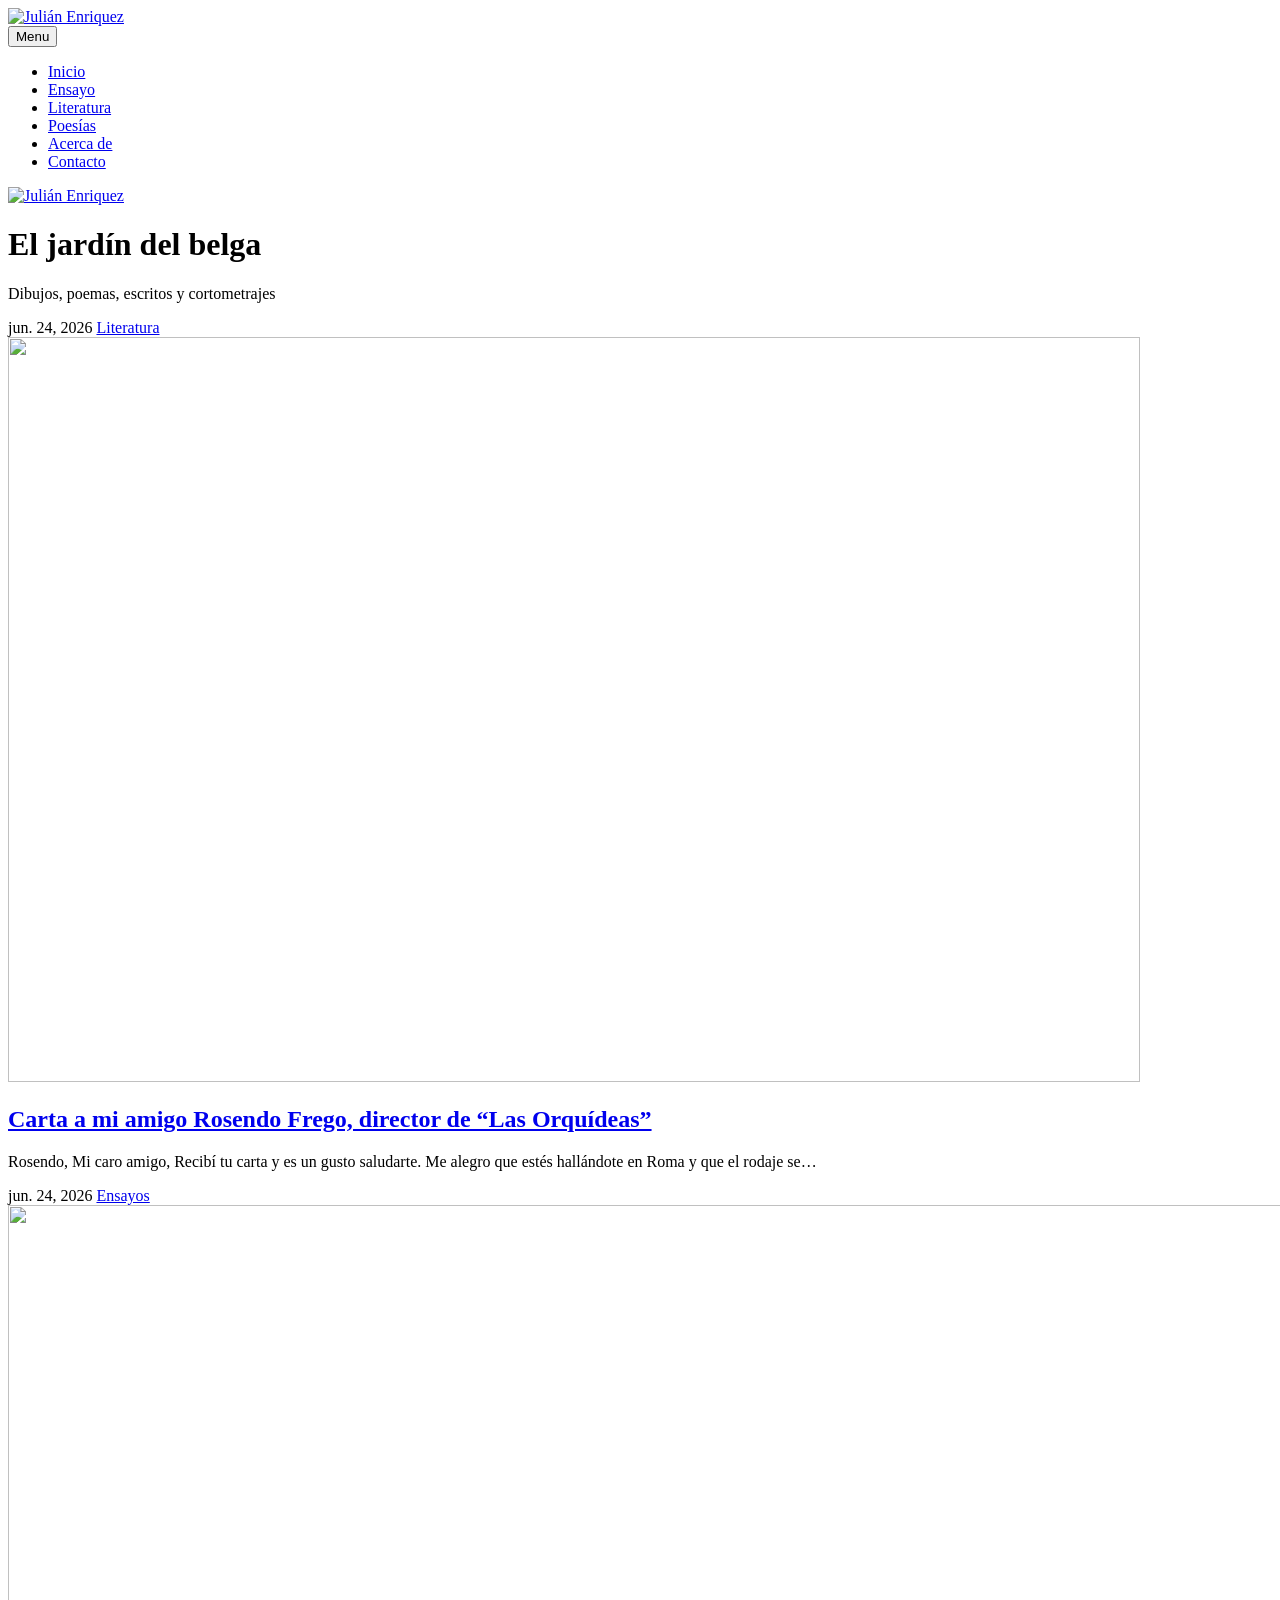
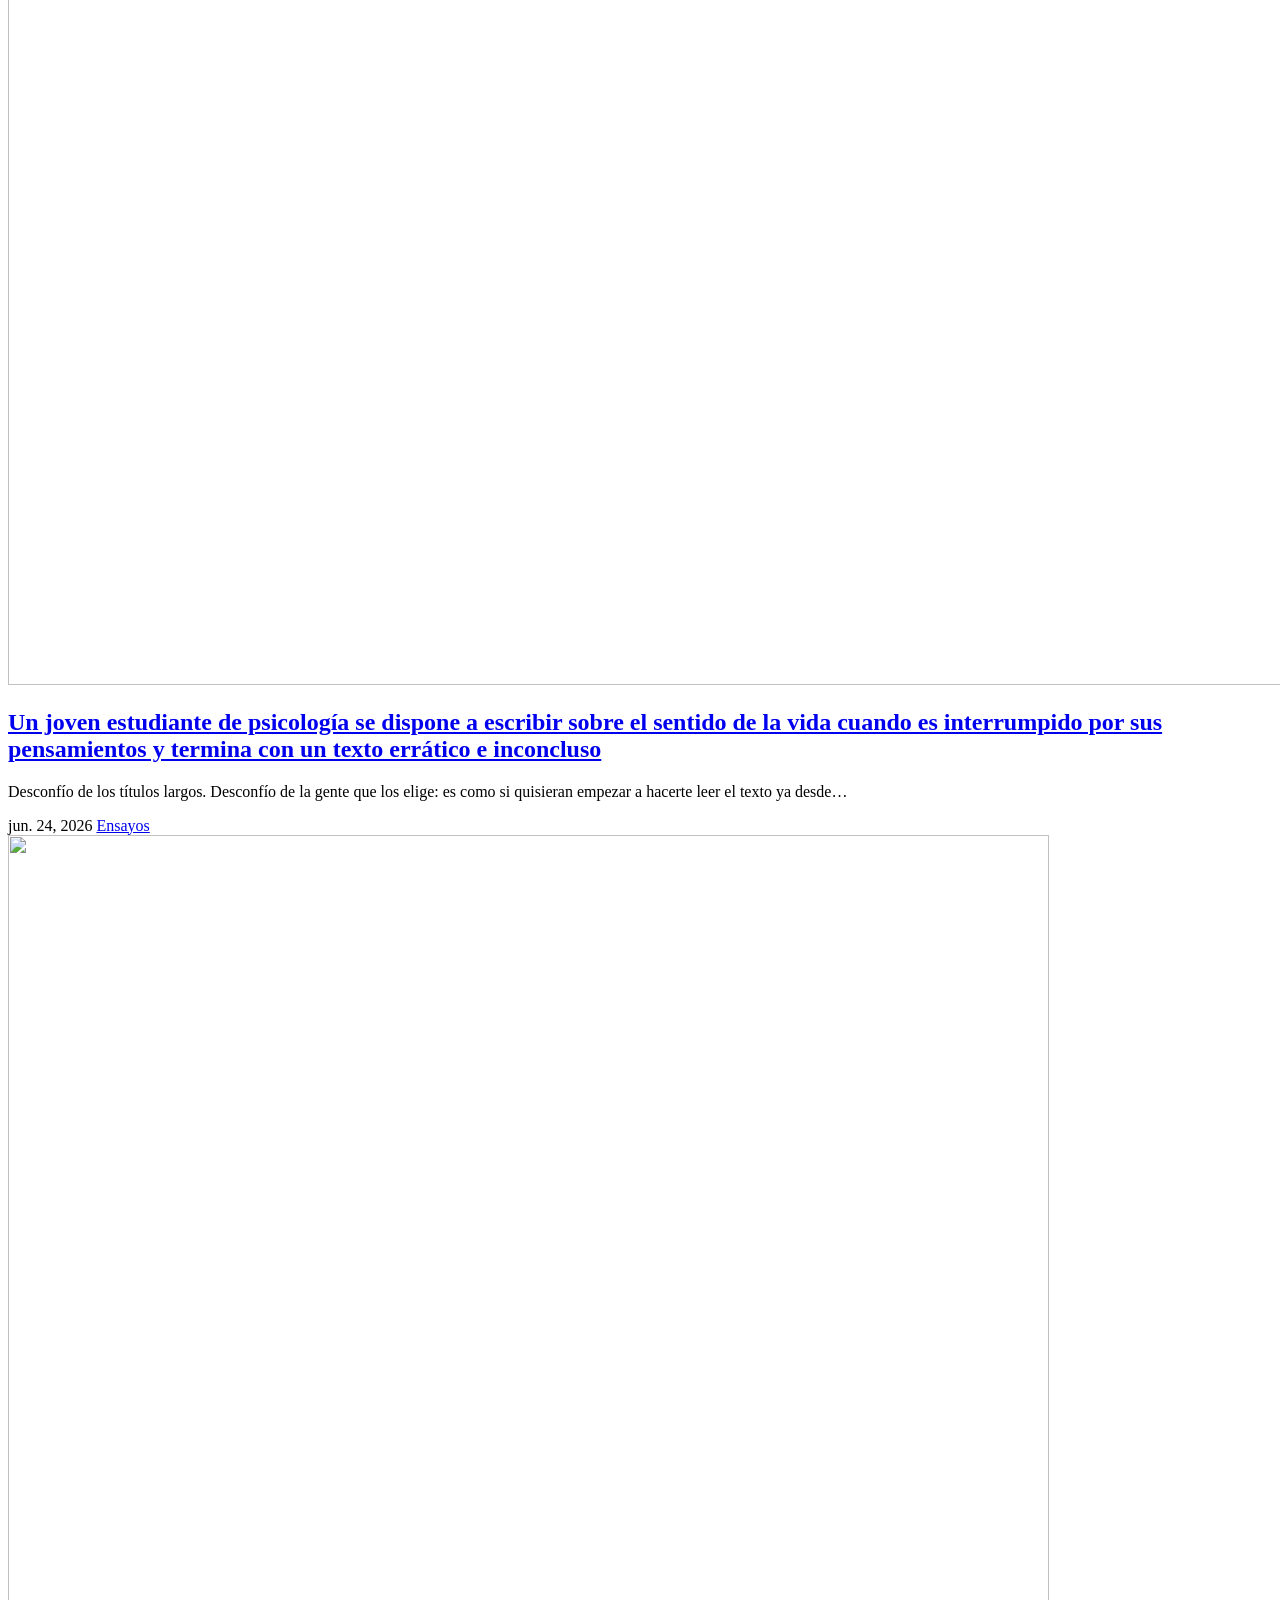
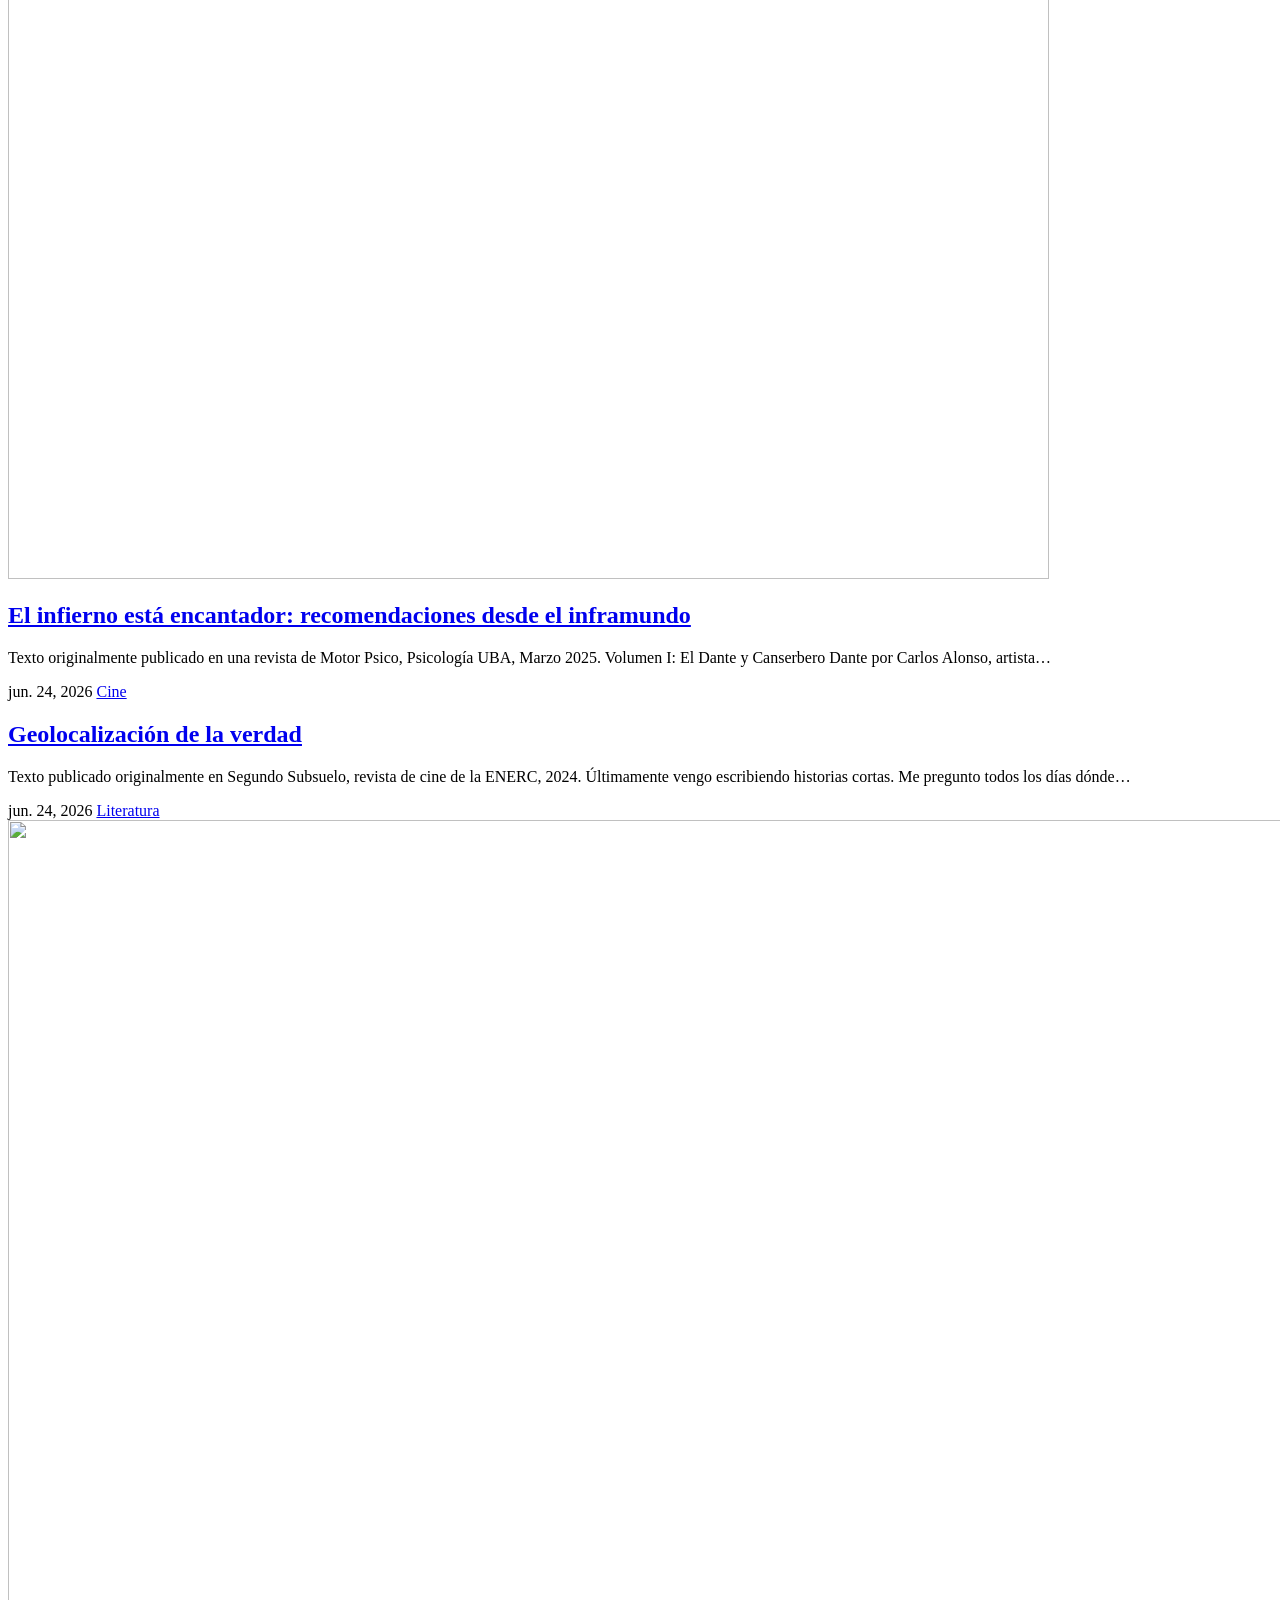
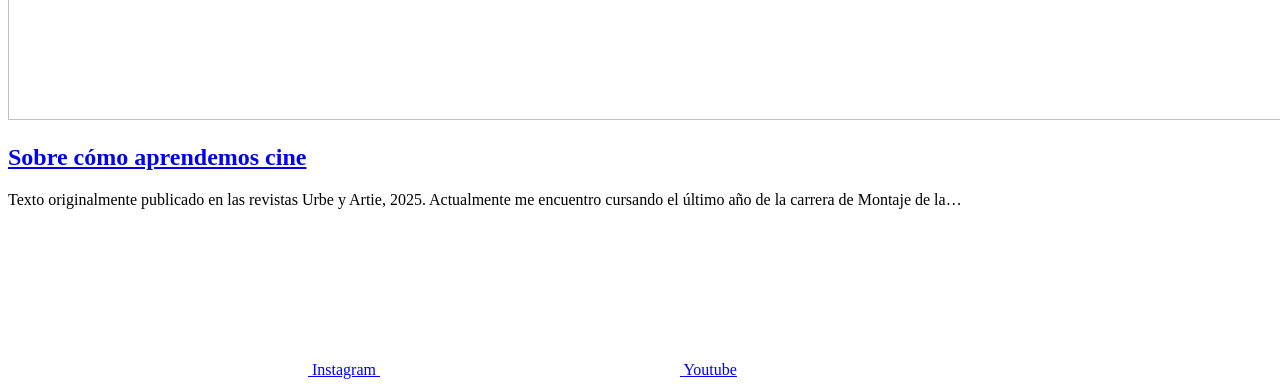
==== index.html @ 4ad7c510 "Updated from Publii" ====
<!DOCTYPE html><html lang="es"><head><meta charset="utf-8"><meta http-equiv="X-UA-Compatible" content="IE=edge"><meta name="viewport" content="width=device-width,initial-scale=1"><title>Julián Enriquez</title><meta name="generator" content="Publii Open-Source CMS for Static Site"><link rel="canonical" href="https://github.com/julian-enriquez/julian-enriquez.git/"><link rel="alternate" type="application/atom+xml" href="https://github.com/julian-enriquez/julian-enriquez.git/feed.xml" title="Julián Enriquez - RSS"><link rel="alternate" type="application/json" href="https://github.com/julian-enriquez/julian-enriquez.git/feed.json" title="Julián Enriquez - JSON"><meta property="og:title" content="Julián Enriquez"><meta property="og:image" content="https://github.com/julian-enriquez/julian-enriquez.git/media/website/18.png"><meta property="og:image:width" content="4746"><meta property="og:image:height" content="5933"><meta property="og:site_name" content="Julián Enriquez"><meta property="og:description" content=""><meta property="og:url" content="https://github.com/julian-enriquez/julian-enriquez.git/"><meta property="og:type" content="website"><link rel="shortcut icon" href="https://github.com/julian-enriquez/julian-enriquez.git/media/website/PIPO-05.png" type="image/x-icon"><link rel="stylesheet" href="https://github.com/julian-enriquez/julian-enriquez.git/assets/css/style.css?v=1b7cdbcfc6073b887bbcb154c6735368"><script type="application/ld+json">{"@context":"http://schema.org","@type":"Organization","name":"Julián Enriquez","logo":"https://github.com/julian-enriquez/julian-enriquez.git/media/website/18.png","url":"https://github.com/julian-enriquez/julian-enriquez.git/","sameAs":["https://www.instagram.com/julii_enriquez/","https://www.youtube.com/@julian.enriquez"]}</script><noscript><style>img[loading] {
                    opacity: 1;
                }</style></noscript></head><body class="home-template"><div class="container"><div class="left-bar"><div class="left-bar__inner"><header class="header"><a class="logo" href="https://github.com/julian-enriquez/julian-enriquez.git/"><img src="https://github.com/julian-enriquez/julian-enriquez.git/media/website/18.png" alt="Julián Enriquez" width="4746" height="5933"></a><nav class="navbar"><button class="navbar__toggle" aria-label="Menu" aria-haspopup="true" aria-expanded="false"><span class="navbar__toggle__box"><span class="navbar__toggle__inner">Menu</span></span></button><ul class="navbar__menu"><li class="active"><a href="https://github.com/julian-enriquez/julian-enriquez.git/" target="_self" aria-label="Inicio"><span>Inicio</span></a></li><li><a href="https://github.com/julian-enriquez/julian-enriquez.git/tags/escritos/" target="_self" aria-label="Ensayo"><span>Ensayo</span></a></li><li><a href="https://github.com/julian-enriquez/julian-enriquez.git/tags/literatura/" target="_self" aria-label="Literatura"><span>Literatura</span></a></li><li><a href="https://github.com/julian-enriquez/julian-enriquez.git/tags/poesia/" target="_self" aria-label="Poesías"><span>Poesías</span></a></li><li><a href="https://github.com/julian-enriquez/julian-enriquez.git/sobre-mi/" target="_self" aria-label="Acerca de"><span>Acerca de</span></a></li><li><a href="https://github.com/julian-enriquez/julian-enriquez.git/contacto/" target="_self" aria-label="Contacto"><span>Contacto</span></a></li></ul></nav><a class="logo logo--atbottom" href="https://github.com/julian-enriquez/julian-enriquez.git/"><img src="https://github.com/julian-enriquez/julian-enriquez.git/media/website/18.png" alt="Julián Enriquez" width="4746" height="5933"></a></header></div></div><main class="main"><div class="hero"><div class="main__inner"><h1>El jardín del belga</h1><p>Dibujos, poemas, escritos y cortometrajes</p></div></div><div class="main__inner"><article class="c-card"><div class="c-card__meta"><time datetime="2026-06-24T15:32">jun. 24, 2026 </time><a href="https://github.com/julian-enriquez/julian-enriquez.git/tags/literatura/" class="c-card-tag">Literatura</a></div><a href="https://github.com/julian-enriquez/julian-enriquez.git/carta-a-mi-amigo-rosendo-frego-director-de-las-orquideas-2/" class="c-card__image"><img src="https://github.com/julian-enriquez/julian-enriquez.git/media/posts/10/Hand-Writing-PNG-Free-Image-1.png" srcset="https://github.com/julian-enriquez/julian-enriquez.git/media/posts/10/responsive/Hand-Writing-PNG-Free-Image-1-xs.png 320w, https://github.com/julian-enriquez/julian-enriquez.git/media/posts/10/responsive/Hand-Writing-PNG-Free-Image-1-sm.png 480w" sizes="(min-width: 700px) 200px, (min-width: 480px) 160px, calc(100vw - 50px)" loading="lazy" height="745" width="1132" alt=""></a><header class="c-card__header"><h2 class="c-card__title"><a href="https://github.com/julian-enriquez/julian-enriquez.git/carta-a-mi-amigo-rosendo-frego-director-de-las-orquideas-2/">Carta a mi amigo Rosendo Frego, director de “Las Orquídeas”</a></h2><p>Rosendo, Mi caro amigo, Recibí tu carta y es un gusto saludarte. Me alegro que estés hallándote en Roma y que el rodaje se&hellip;</p></header></article><article class="c-card"><div class="c-card__meta"><time datetime="2026-06-24T15:15">jun. 24, 2026 </time><a href="https://github.com/julian-enriquez/julian-enriquez.git/tags/escritos/" class="c-card-tag">Ensayos</a></div><a href="https://github.com/julian-enriquez/julian-enriquez.git/un-joven-estudiante-de-psicologia/" class="c-card__image"><img src="https://github.com/julian-enriquez/julian-enriquez.git/media/posts/8/Shoah-704412970-large.jpg" srcset="https://github.com/julian-enriquez/julian-enriquez.git/media/posts/8/responsive/Shoah-704412970-large-xs.jpg 320w, https://github.com/julian-enriquez/julian-enriquez.git/media/posts/8/responsive/Shoah-704412970-large-sm.jpg 480w" sizes="(min-width: 700px) 200px, (min-width: 480px) 160px, calc(100vw - 50px)" loading="lazy" height="1080" width="1920" alt=""></a><header class="c-card__header"><h2 class="c-card__title"><a href="https://github.com/julian-enriquez/julian-enriquez.git/un-joven-estudiante-de-psicologia/">Un joven estudiante de psicología se dispone a escribir sobre el sentido de la vida cuando es interrumpido por sus pensamientos y termina con un texto errático e inconcluso</a></h2><p>Desconfío de los títulos largos. Desconfío de la gente que los elige: es como si quisieran empezar a hacerte leer el texto ya desde&hellip;</p></header></article><article class="c-card"><div class="c-card__meta"><time datetime="2026-06-24T14:57">jun. 24, 2026 </time><a href="https://github.com/julian-enriquez/julian-enriquez.git/tags/escritos/" class="c-card-tag">Ensayos</a></div><a href="https://github.com/julian-enriquez/julian-enriquez.git/el-infierno-esta-encantador-recomendaciones-desde-el-inframundo/" class="c-card__image"><img src="https://github.com/julian-enriquez/julian-enriquez.git/media/posts/7/CE-2460-ANV.D_ret.jpg" srcset="https://github.com/julian-enriquez/julian-enriquez.git/media/posts/7/responsive/CE-2460-ANV.D_ret-xs.jpg 320w, https://github.com/julian-enriquez/julian-enriquez.git/media/posts/7/responsive/CE-2460-ANV.D_ret-sm.jpg 480w" sizes="(min-width: 700px) 200px, (min-width: 480px) 160px, calc(100vw - 50px)" loading="lazy" height="1344" width="1041" alt=""></a><header class="c-card__header"><h2 class="c-card__title"><a href="https://github.com/julian-enriquez/julian-enriquez.git/el-infierno-esta-encantador-recomendaciones-desde-el-inframundo/">El infierno está encantador: recomendaciones desde el inframundo</a></h2><p>Texto originalmente publicado en una revista de Motor Psico, Psicología UBA, Marzo 2025. Volumen I: El Dante y Canserbero Dante por Carlos Alonso, artista&hellip;</p></header></article><article class="c-card"><div class="c-card__meta"><time datetime="2026-06-24T14:46">jun. 24, 2026 </time><a href="https://github.com/julian-enriquez/julian-enriquez.git/tags/cine/" class="c-card-tag">Cine</a></div><header class="c-card__header"><h2 class="c-card__title"><a href="https://github.com/julian-enriquez/julian-enriquez.git/geolocalizacion-de-la-verdad/">Geolocalización de la verdad</a></h2><p>Texto publicado originalmente en Segundo Subsuelo, revista de cine de la ENERC, 2024. Últimamente vengo escribiendo historias cortas. Me pregunto todos los días dónde&hellip;</p></header></article><article class="c-card"><div class="c-card__meta"><time datetime="2026-06-24T11:46">jun. 24, 2026 </time><a href="https://github.com/julian-enriquez/julian-enriquez.git/tags/literatura/" class="c-card-tag">Literatura</a></div><a href="https://github.com/julian-enriquez/julian-enriquez.git/sobre-como-aprendemos-cine/" class="c-card__image"><img src="https://github.com/julian-enriquez/julian-enriquez.git/media/posts/4/pngtree-cinema-film-roll-sketch-cinema-ribbon-in-doodle-style-png-image_15994874.png" srcset="https://github.com/julian-enriquez/julian-enriquez.git/media/posts/4/responsive/pngtree-cinema-film-roll-sketch-cinema-ribbon-in-doodle-style-png-image_15994874-xs.png 320w, https://github.com/julian-enriquez/julian-enriquez.git/media/posts/4/responsive/pngtree-cinema-film-roll-sketch-cinema-ribbon-in-doodle-style-png-image_15994874-sm.png 480w" sizes="(min-width: 700px) 200px, (min-width: 480px) 160px, calc(100vw - 50px)" loading="lazy" height="2500" width="2500" alt=""></a><header class="c-card__header"><h2 class="c-card__title"><a href="https://github.com/julian-enriquez/julian-enriquez.git/sobre-como-aprendemos-cine/">Sobre cómo aprendemos cine</a></h2><p>Texto originalmente publicado en las revistas Urbe y Artie, 2025. Actualmente me encuentro cursando el último año de la carrera de Montaje de la&hellip;</p></header></article></div></main><div class="right-bar"><div class="right-bar__inner"><div class="sidebar"><div class="box follow"><a href="https://www.instagram.com/julii_enriquez/" class="tltp tltp--top" aria-label="Instagram"><svg><use xlink:href="https://github.com/julian-enriquez/julian-enriquez.git/assets/svg/svg-map.svg#instagram"/></svg> <span>Instagram</span> </a><a href="https://www.youtube.com/@julian.enriquez" class="tltp tltp--top" aria-label="Youtube"><svg><use xlink:href="https://github.com/julian-enriquez/julian-enriquez.git/assets/svg/svg-map.svg#youtube"/></svg> <span>Youtube</span></a></div></div></div></div></div><script defer="defer" src="https://github.com/julian-enriquez/julian-enriquez.git/assets/js/scripts.min.js?v=b2d91bcadbf5db401b76eb5bb3092eb7"></script><script>var images = document.querySelectorAll('img[loading]');
        for (var i = 0; i < images.length; i++) {
            if (images[i].complete) {
                images[i].classList.add('is-loaded');
            } else {
                images[i].addEventListener('load', function () {
                    this.classList.add('is-loaded');
                }, false);
            }
        }</script></body></html>
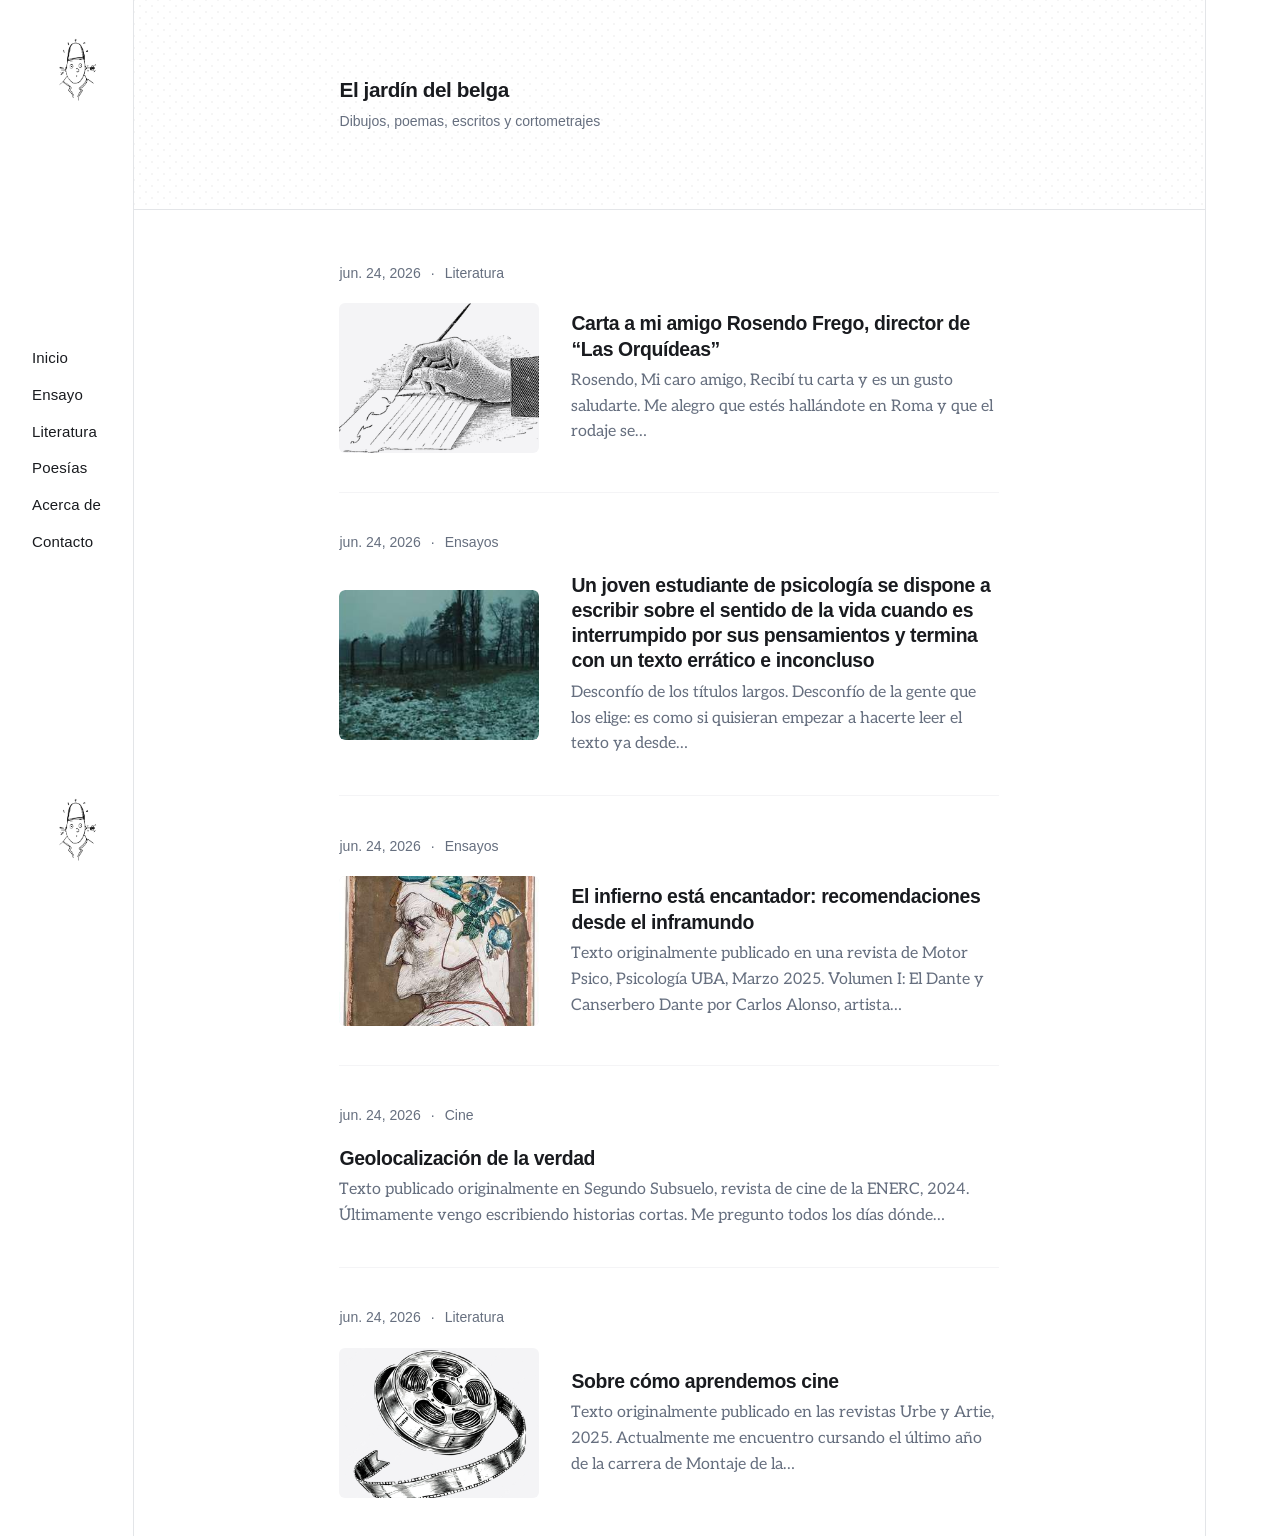
==== commit 554a0f7a: "Updated from Publii" ====
--- a/index.html
+++ b/index.html
@@ -1,6 +1,6 @@
-<!DOCTYPE html><html lang="es"><head><meta charset="utf-8"><meta http-equiv="X-UA-Compatible" content="IE=edge"><meta name="viewport" content="width=device-width,initial-scale=1"><title>Julián Enriquez</title><meta name="generator" content="Publii Open-Source CMS for Static Site"><link rel="canonical" href="https://github.com/julian-enriquez/julian-enriquez.git/"><link rel="alternate" type="application/atom+xml" href="https://github.com/julian-enriquez/julian-enriquez.git/feed.xml" title="Julián Enriquez - RSS"><link rel="alternate" type="application/json" href="https://github.com/julian-enriquez/julian-enriquez.git/feed.json" title="Julián Enriquez - JSON"><meta property="og:title" content="Julián Enriquez"><meta property="og:image" content="https://github.com/julian-enriquez/julian-enriquez.git/media/website/18.png"><meta property="og:image:width" content="4746"><meta property="og:image:height" content="5933"><meta property="og:site_name" content="Julián Enriquez"><meta property="og:description" content=""><meta property="og:url" content="https://github.com/julian-enriquez/julian-enriquez.git/"><meta property="og:type" content="website"><link rel="shortcut icon" href="https://github.com/julian-enriquez/julian-enriquez.git/media/website/PIPO-05.png" type="image/x-icon"><link rel="stylesheet" href="https://github.com/julian-enriquez/julian-enriquez.git/assets/css/style.css?v=1b7cdbcfc6073b887bbcb154c6735368"><script type="application/ld+json">{"@context":"http://schema.org","@type":"Organization","name":"Julián Enriquez","logo":"https://github.com/julian-enriquez/julian-enriquez.git/media/website/18.png","url":"https://github.com/julian-enriquez/julian-enriquez.git/","sameAs":["https://www.instagram.com/julii_enriquez/","https://www.youtube.com/@julian.enriquez"]}</script><noscript><style>img[loading] {
+<!DOCTYPE html><html lang="es"><head><meta charset="utf-8"><meta http-equiv="X-UA-Compatible" content="IE=edge"><meta name="viewport" content="width=device-width,initial-scale=1"><title>Julián Enriquez</title><meta name="generator" content="Publii Open-Source CMS for Static Site"><link rel="canonical" href="https://julian-enriquez.github.io/julian-enriquez/"><link rel="alternate" type="application/atom+xml" href="https://julian-enriquez.github.io/julian-enriquez/feed.xml" title="Julián Enriquez - RSS"><link rel="alternate" type="application/json" href="https://julian-enriquez.github.io/julian-enriquez/feed.json" title="Julián Enriquez - JSON"><meta property="og:title" content="Julián Enriquez"><meta property="og:image" content="https://julian-enriquez.github.io/julian-enriquez/media/website/18.png"><meta property="og:image:width" content="4746"><meta property="og:image:height" content="5933"><meta property="og:site_name" content="Julián Enriquez"><meta property="og:description" content=""><meta property="og:url" content="https://julian-enriquez.github.io/julian-enriquez/"><meta property="og:type" content="website"><link rel="shortcut icon" href="https://julian-enriquez.github.io/julian-enriquez/media/website/PIPO-05.png" type="image/x-icon"><link rel="stylesheet" href="https://julian-enriquez.github.io/julian-enriquez/assets/css/style.css?v=1b7cdbcfc6073b887bbcb154c6735368"><script type="application/ld+json">{"@context":"http://schema.org","@type":"Organization","name":"Julián Enriquez","logo":"https://julian-enriquez.github.io/julian-enriquez/media/website/18.png","url":"https://julian-enriquez.github.io/julian-enriquez/","sameAs":["https://www.instagram.com/julii_enriquez/","https://www.youtube.com/@julian.enriquez"]}</script><noscript><style>img[loading] {
                     opacity: 1;
-                }</style></noscript></head><body class="home-template"><div class="container"><div class="left-bar"><div class="left-bar__inner"><header class="header"><a class="logo" href="https://github.com/julian-enriquez/julian-enriquez.git/"><img src="https://github.com/julian-enriquez/julian-enriquez.git/media/website/18.png" alt="Julián Enriquez" width="4746" height="5933"></a><nav class="navbar"><button class="navbar__toggle" aria-label="Menu" aria-haspopup="true" aria-expanded="false"><span class="navbar__toggle__box"><span class="navbar__toggle__inner">Menu</span></span></button><ul class="navbar__menu"><li class="active"><a href="https://github.com/julian-enriquez/julian-enriquez.git/" target="_self" aria-label="Inicio"><span>Inicio</span></a></li><li><a href="https://github.com/julian-enriquez/julian-enriquez.git/tags/escritos/" target="_self" aria-label="Ensayo"><span>Ensayo</span></a></li><li><a href="https://github.com/julian-enriquez/julian-enriquez.git/tags/literatura/" target="_self" aria-label="Literatura"><span>Literatura</span></a></li><li><a href="https://github.com/julian-enriquez/julian-enriquez.git/tags/poesia/" target="_self" aria-label="Poesías"><span>Poesías</span></a></li><li><a href="https://github.com/julian-enriquez/julian-enriquez.git/sobre-mi/" target="_self" aria-label="Acerca de"><span>Acerca de</span></a></li><li><a href="https://github.com/julian-enriquez/julian-enriquez.git/contacto/" target="_self" aria-label="Contacto"><span>Contacto</span></a></li></ul></nav><a class="logo logo--atbottom" href="https://github.com/julian-enriquez/julian-enriquez.git/"><img src="https://github.com/julian-enriquez/julian-enriquez.git/media/website/18.png" alt="Julián Enriquez" width="4746" height="5933"></a></header></div></div><main class="main"><div class="hero"><div class="main__inner"><h1>El jardín del belga</h1><p>Dibujos, poemas, escritos y cortometrajes</p></div></div><div class="main__inner"><article class="c-card"><div class="c-card__meta"><time datetime="2026-06-24T15:32">jun. 24, 2026 </time><a href="https://github.com/julian-enriquez/julian-enriquez.git/tags/literatura/" class="c-card-tag">Literatura</a></div><a href="https://github.com/julian-enriquez/julian-enriquez.git/carta-a-mi-amigo-rosendo-frego-director-de-las-orquideas-2/" class="c-card__image"><img src="https://github.com/julian-enriquez/julian-enriquez.git/media/posts/10/Hand-Writing-PNG-Free-Image-1.png" srcset="https://github.com/julian-enriquez/julian-enriquez.git/media/posts/10/responsive/Hand-Writing-PNG-Free-Image-1-xs.png 320w, https://github.com/julian-enriquez/julian-enriquez.git/media/posts/10/responsive/Hand-Writing-PNG-Free-Image-1-sm.png 480w" sizes="(min-width: 700px) 200px, (min-width: 480px) 160px, calc(100vw - 50px)" loading="lazy" height="745" width="1132" alt=""></a><header class="c-card__header"><h2 class="c-card__title"><a href="https://github.com/julian-enriquez/julian-enriquez.git/carta-a-mi-amigo-rosendo-frego-director-de-las-orquideas-2/">Carta a mi amigo Rosendo Frego, director de “Las Orquídeas”</a></h2><p>Rosendo, Mi caro amigo, Recibí tu carta y es un gusto saludarte. Me alegro que estés hallándote en Roma y que el rodaje se&hellip;</p></header></article><article class="c-card"><div class="c-card__meta"><time datetime="2026-06-24T15:15">jun. 24, 2026 </time><a href="https://github.com/julian-enriquez/julian-enriquez.git/tags/escritos/" class="c-card-tag">Ensayos</a></div><a href="https://github.com/julian-enriquez/julian-enriquez.git/un-joven-estudiante-de-psicologia/" class="c-card__image"><img src="https://github.com/julian-enriquez/julian-enriquez.git/media/posts/8/Shoah-704412970-large.jpg" srcset="https://github.com/julian-enriquez/julian-enriquez.git/media/posts/8/responsive/Shoah-704412970-large-xs.jpg 320w, https://github.com/julian-enriquez/julian-enriquez.git/media/posts/8/responsive/Shoah-704412970-large-sm.jpg 480w" sizes="(min-width: 700px) 200px, (min-width: 480px) 160px, calc(100vw - 50px)" loading="lazy" height="1080" width="1920" alt=""></a><header class="c-card__header"><h2 class="c-card__title"><a href="https://github.com/julian-enriquez/julian-enriquez.git/un-joven-estudiante-de-psicologia/">Un joven estudiante de psicología se dispone a escribir sobre el sentido de la vida cuando es interrumpido por sus pensamientos y termina con un texto errático e inconcluso</a></h2><p>Desconfío de los títulos largos. Desconfío de la gente que los elige: es como si quisieran empezar a hacerte leer el texto ya desde&hellip;</p></header></article><article class="c-card"><div class="c-card__meta"><time datetime="2026-06-24T14:57">jun. 24, 2026 </time><a href="https://github.com/julian-enriquez/julian-enriquez.git/tags/escritos/" class="c-card-tag">Ensayos</a></div><a href="https://github.com/julian-enriquez/julian-enriquez.git/el-infierno-esta-encantador-recomendaciones-desde-el-inframundo/" class="c-card__image"><img src="https://github.com/julian-enriquez/julian-enriquez.git/media/posts/7/CE-2460-ANV.D_ret.jpg" srcset="https://github.com/julian-enriquez/julian-enriquez.git/media/posts/7/responsive/CE-2460-ANV.D_ret-xs.jpg 320w, https://github.com/julian-enriquez/julian-enriquez.git/media/posts/7/responsive/CE-2460-ANV.D_ret-sm.jpg 480w" sizes="(min-width: 700px) 200px, (min-width: 480px) 160px, calc(100vw - 50px)" loading="lazy" height="1344" width="1041" alt=""></a><header class="c-card__header"><h2 class="c-card__title"><a href="https://github.com/julian-enriquez/julian-enriquez.git/el-infierno-esta-encantador-recomendaciones-desde-el-inframundo/">El infierno está encantador: recomendaciones desde el inframundo</a></h2><p>Texto originalmente publicado en una revista de Motor Psico, Psicología UBA, Marzo 2025. Volumen I: El Dante y Canserbero Dante por Carlos Alonso, artista&hellip;</p></header></article><article class="c-card"><div class="c-card__meta"><time datetime="2026-06-24T14:46">jun. 24, 2026 </time><a href="https://github.com/julian-enriquez/julian-enriquez.git/tags/cine/" class="c-card-tag">Cine</a></div><header class="c-card__header"><h2 class="c-card__title"><a href="https://github.com/julian-enriquez/julian-enriquez.git/geolocalizacion-de-la-verdad/">Geolocalización de la verdad</a></h2><p>Texto publicado originalmente en Segundo Subsuelo, revista de cine de la ENERC, 2024. Últimamente vengo escribiendo historias cortas. Me pregunto todos los días dónde&hellip;</p></header></article><article class="c-card"><div class="c-card__meta"><time datetime="2026-06-24T11:46">jun. 24, 2026 </time><a href="https://github.com/julian-enriquez/julian-enriquez.git/tags/literatura/" class="c-card-tag">Literatura</a></div><a href="https://github.com/julian-enriquez/julian-enriquez.git/sobre-como-aprendemos-cine/" class="c-card__image"><img src="https://github.com/julian-enriquez/julian-enriquez.git/media/posts/4/pngtree-cinema-film-roll-sketch-cinema-ribbon-in-doodle-style-png-image_15994874.png" srcset="https://github.com/julian-enriquez/julian-enriquez.git/media/posts/4/responsive/pngtree-cinema-film-roll-sketch-cinema-ribbon-in-doodle-style-png-image_15994874-xs.png 320w, https://github.com/julian-enriquez/julian-enriquez.git/media/posts/4/responsive/pngtree-cinema-film-roll-sketch-cinema-ribbon-in-doodle-style-png-image_15994874-sm.png 480w" sizes="(min-width: 700px) 200px, (min-width: 480px) 160px, calc(100vw - 50px)" loading="lazy" height="2500" width="2500" alt=""></a><header class="c-card__header"><h2 class="c-card__title"><a href="https://github.com/julian-enriquez/julian-enriquez.git/sobre-como-aprendemos-cine/">Sobre cómo aprendemos cine</a></h2><p>Texto originalmente publicado en las revistas Urbe y Artie, 2025. Actualmente me encuentro cursando el último año de la carrera de Montaje de la&hellip;</p></header></article></div></main><div class="right-bar"><div class="right-bar__inner"><div class="sidebar"><div class="box follow"><a href="https://www.instagram.com/julii_enriquez/" class="tltp tltp--top" aria-label="Instagram"><svg><use xlink:href="https://github.com/julian-enriquez/julian-enriquez.git/assets/svg/svg-map.svg#instagram"/></svg> <span>Instagram</span> </a><a href="https://www.youtube.com/@julian.enriquez" class="tltp tltp--top" aria-label="Youtube"><svg><use xlink:href="https://github.com/julian-enriquez/julian-enriquez.git/assets/svg/svg-map.svg#youtube"/></svg> <span>Youtube</span></a></div></div></div></div></div><script defer="defer" src="https://github.com/julian-enriquez/julian-enriquez.git/assets/js/scripts.min.js?v=b2d91bcadbf5db401b76eb5bb3092eb7"></script><script>var images = document.querySelectorAll('img[loading]');
+                }</style></noscript></head><body class="home-template"><div class="container"><div class="left-bar"><div class="left-bar__inner"><header class="header"><a class="logo" href="https://julian-enriquez.github.io/julian-enriquez/"><img src="https://julian-enriquez.github.io/julian-enriquez/media/website/18.png" alt="Julián Enriquez" width="4746" height="5933"></a><nav class="navbar"><button class="navbar__toggle" aria-label="Menu" aria-haspopup="true" aria-expanded="false"><span class="navbar__toggle__box"><span class="navbar__toggle__inner">Menu</span></span></button><ul class="navbar__menu"><li class="active"><a href="https://julian-enriquez.github.io/julian-enriquez/" target="_self" aria-label="Inicio"><span>Inicio</span></a></li><li><a href="https://julian-enriquez.github.io/julian-enriquez/tags/escritos/" target="_self" aria-label="Ensayo"><span>Ensayo</span></a></li><li><a href="https://julian-enriquez.github.io/julian-enriquez/tags/literatura/" target="_self" aria-label="Literatura"><span>Literatura</span></a></li><li><a href="https://julian-enriquez.github.io/julian-enriquez/tags/poesia/" target="_self" aria-label="Poesías"><span>Poesías</span></a></li><li><a href="https://julian-enriquez.github.io/julian-enriquez/sobre-mi/" target="_self" aria-label="Acerca de"><span>Acerca de</span></a></li><li><a href="https://julian-enriquez.github.io/julian-enriquez/contacto/" target="_self" aria-label="Contacto"><span>Contacto</span></a></li></ul></nav><a class="logo logo--atbottom" href="https://julian-enriquez.github.io/julian-enriquez/"><img src="https://julian-enriquez.github.io/julian-enriquez/media/website/18.png" alt="Julián Enriquez" width="4746" height="5933"></a></header></div></div><main class="main"><div class="hero"><div class="main__inner"><h1>El jardín del belga</h1><p>Dibujos, poemas, escritos y cortometrajes</p></div></div><div class="main__inner"><article class="c-card"><div class="c-card__meta"><time datetime="2026-06-24T15:32">jun. 24, 2026 </time><a href="https://julian-enriquez.github.io/julian-enriquez/tags/literatura/" class="c-card-tag">Literatura</a></div><a href="https://julian-enriquez.github.io/julian-enriquez/carta-a-mi-amigo-rosendo-frego-director-de-las-orquideas-2/" class="c-card__image"><img src="https://julian-enriquez.github.io/julian-enriquez/media/posts/10/Hand-Writing-PNG-Free-Image-1.png" srcset="https://julian-enriquez.github.io/julian-enriquez/media/posts/10/responsive/Hand-Writing-PNG-Free-Image-1-xs.png 320w, https://julian-enriquez.github.io/julian-enriquez/media/posts/10/responsive/Hand-Writing-PNG-Free-Image-1-sm.png 480w" sizes="(min-width: 700px) 200px, (min-width: 480px) 160px, calc(100vw - 50px)" loading="lazy" height="745" width="1132" alt=""></a><header class="c-card__header"><h2 class="c-card__title"><a href="https://julian-enriquez.github.io/julian-enriquez/carta-a-mi-amigo-rosendo-frego-director-de-las-orquideas-2/">Carta a mi amigo Rosendo Frego, director de “Las Orquídeas”</a></h2><p>Rosendo, Mi caro amigo, Recibí tu carta y es un gusto saludarte. Me alegro que estés hallándote en Roma y que el rodaje se&hellip;</p></header></article><article class="c-card"><div class="c-card__meta"><time datetime="2026-06-24T15:15">jun. 24, 2026 </time><a href="https://julian-enriquez.github.io/julian-enriquez/tags/escritos/" class="c-card-tag">Ensayos</a></div><a href="https://julian-enriquez.github.io/julian-enriquez/un-joven-estudiante-de-psicologia/" class="c-card__image"><img src="https://julian-enriquez.github.io/julian-enriquez/media/posts/8/Shoah-704412970-large.jpg" srcset="https://julian-enriquez.github.io/julian-enriquez/media/posts/8/responsive/Shoah-704412970-large-xs.jpg 320w, https://julian-enriquez.github.io/julian-enriquez/media/posts/8/responsive/Shoah-704412970-large-sm.jpg 480w" sizes="(min-width: 700px) 200px, (min-width: 480px) 160px, calc(100vw - 50px)" loading="lazy" height="1080" width="1920" alt=""></a><header class="c-card__header"><h2 class="c-card__title"><a href="https://julian-enriquez.github.io/julian-enriquez/un-joven-estudiante-de-psicologia/">Un joven estudiante de psicología se dispone a escribir sobre el sentido de la vida cuando es interrumpido por sus pensamientos y termina con un texto errático e inconcluso</a></h2><p>Desconfío de los títulos largos. Desconfío de la gente que los elige: es como si quisieran empezar a hacerte leer el texto ya desde&hellip;</p></header></article><article class="c-card"><div class="c-card__meta"><time datetime="2026-06-24T14:57">jun. 24, 2026 </time><a href="https://julian-enriquez.github.io/julian-enriquez/tags/escritos/" class="c-card-tag">Ensayos</a></div><a href="https://julian-enriquez.github.io/julian-enriquez/el-infierno-esta-encantador-recomendaciones-desde-el-inframundo/" class="c-card__image"><img src="https://julian-enriquez.github.io/julian-enriquez/media/posts/7/CE-2460-ANV.D_ret.jpg" srcset="https://julian-enriquez.github.io/julian-enriquez/media/posts/7/responsive/CE-2460-ANV.D_ret-xs.jpg 320w, https://julian-enriquez.github.io/julian-enriquez/media/posts/7/responsive/CE-2460-ANV.D_ret-sm.jpg 480w" sizes="(min-width: 700px) 200px, (min-width: 480px) 160px, calc(100vw - 50px)" loading="lazy" height="1344" width="1041" alt=""></a><header class="c-card__header"><h2 class="c-card__title"><a href="https://julian-enriquez.github.io/julian-enriquez/el-infierno-esta-encantador-recomendaciones-desde-el-inframundo/">El infierno está encantador: recomendaciones desde el inframundo</a></h2><p>Texto originalmente publicado en una revista de Motor Psico, Psicología UBA, Marzo 2025. Volumen I: El Dante y Canserbero Dante por Carlos Alonso, artista&hellip;</p></header></article><article class="c-card"><div class="c-card__meta"><time datetime="2026-06-24T14:46">jun. 24, 2026 </time><a href="https://julian-enriquez.github.io/julian-enriquez/tags/cine/" class="c-card-tag">Cine</a></div><header class="c-card__header"><h2 class="c-card__title"><a href="https://julian-enriquez.github.io/julian-enriquez/geolocalizacion-de-la-verdad/">Geolocalización de la verdad</a></h2><p>Texto publicado originalmente en Segundo Subsuelo, revista de cine de la ENERC, 2024. Últimamente vengo escribiendo historias cortas. Me pregunto todos los días dónde&hellip;</p></header></article><article class="c-card"><div class="c-card__meta"><time datetime="2026-06-24T11:46">jun. 24, 2026 </time><a href="https://julian-enriquez.github.io/julian-enriquez/tags/literatura/" class="c-card-tag">Literatura</a></div><a href="https://julian-enriquez.github.io/julian-enriquez/sobre-como-aprendemos-cine/" class="c-card__image"><img src="https://julian-enriquez.github.io/julian-enriquez/media/posts/4/pngtree-cinema-film-roll-sketch-cinema-ribbon-in-doodle-style-png-image_15994874.png" srcset="https://julian-enriquez.github.io/julian-enriquez/media/posts/4/responsive/pngtree-cinema-film-roll-sketch-cinema-ribbon-in-doodle-style-png-image_15994874-xs.png 320w, https://julian-enriquez.github.io/julian-enriquez/media/posts/4/responsive/pngtree-cinema-film-roll-sketch-cinema-ribbon-in-doodle-style-png-image_15994874-sm.png 480w" sizes="(min-width: 700px) 200px, (min-width: 480px) 160px, calc(100vw - 50px)" loading="lazy" height="2500" width="2500" alt=""></a><header class="c-card__header"><h2 class="c-card__title"><a href="https://julian-enriquez.github.io/julian-enriquez/sobre-como-aprendemos-cine/">Sobre cómo aprendemos cine</a></h2><p>Texto originalmente publicado en las revistas Urbe y Artie, 2025. Actualmente me encuentro cursando el último año de la carrera de Montaje de la&hellip;</p></header></article></div></main><div class="right-bar"><div class="right-bar__inner"><div class="sidebar"><div class="box follow"><a href="https://www.instagram.com/julii_enriquez/" class="tltp tltp--top" aria-label="Instagram"><svg><use xlink:href="https://julian-enriquez.github.io/julian-enriquez/assets/svg/svg-map.svg#instagram"/></svg> <span>Instagram</span> </a><a href="https://www.youtube.com/@julian.enriquez" class="tltp tltp--top" aria-label="Youtube"><svg><use xlink:href="https://julian-enriquez.github.io/julian-enriquez/assets/svg/svg-map.svg#youtube"/></svg> <span>Youtube</span></a></div></div></div></div></div><script defer="defer" src="https://julian-enriquez.github.io/julian-enriquez/assets/js/scripts.min.js?v=b2d91bcadbf5db401b76eb5bb3092eb7"></script><script>var images = document.querySelectorAll('img[loading]');
         for (var i = 0; i < images.length; i++) {
             if (images[i].complete) {
                 images[i].classList.add('is-loaded');
